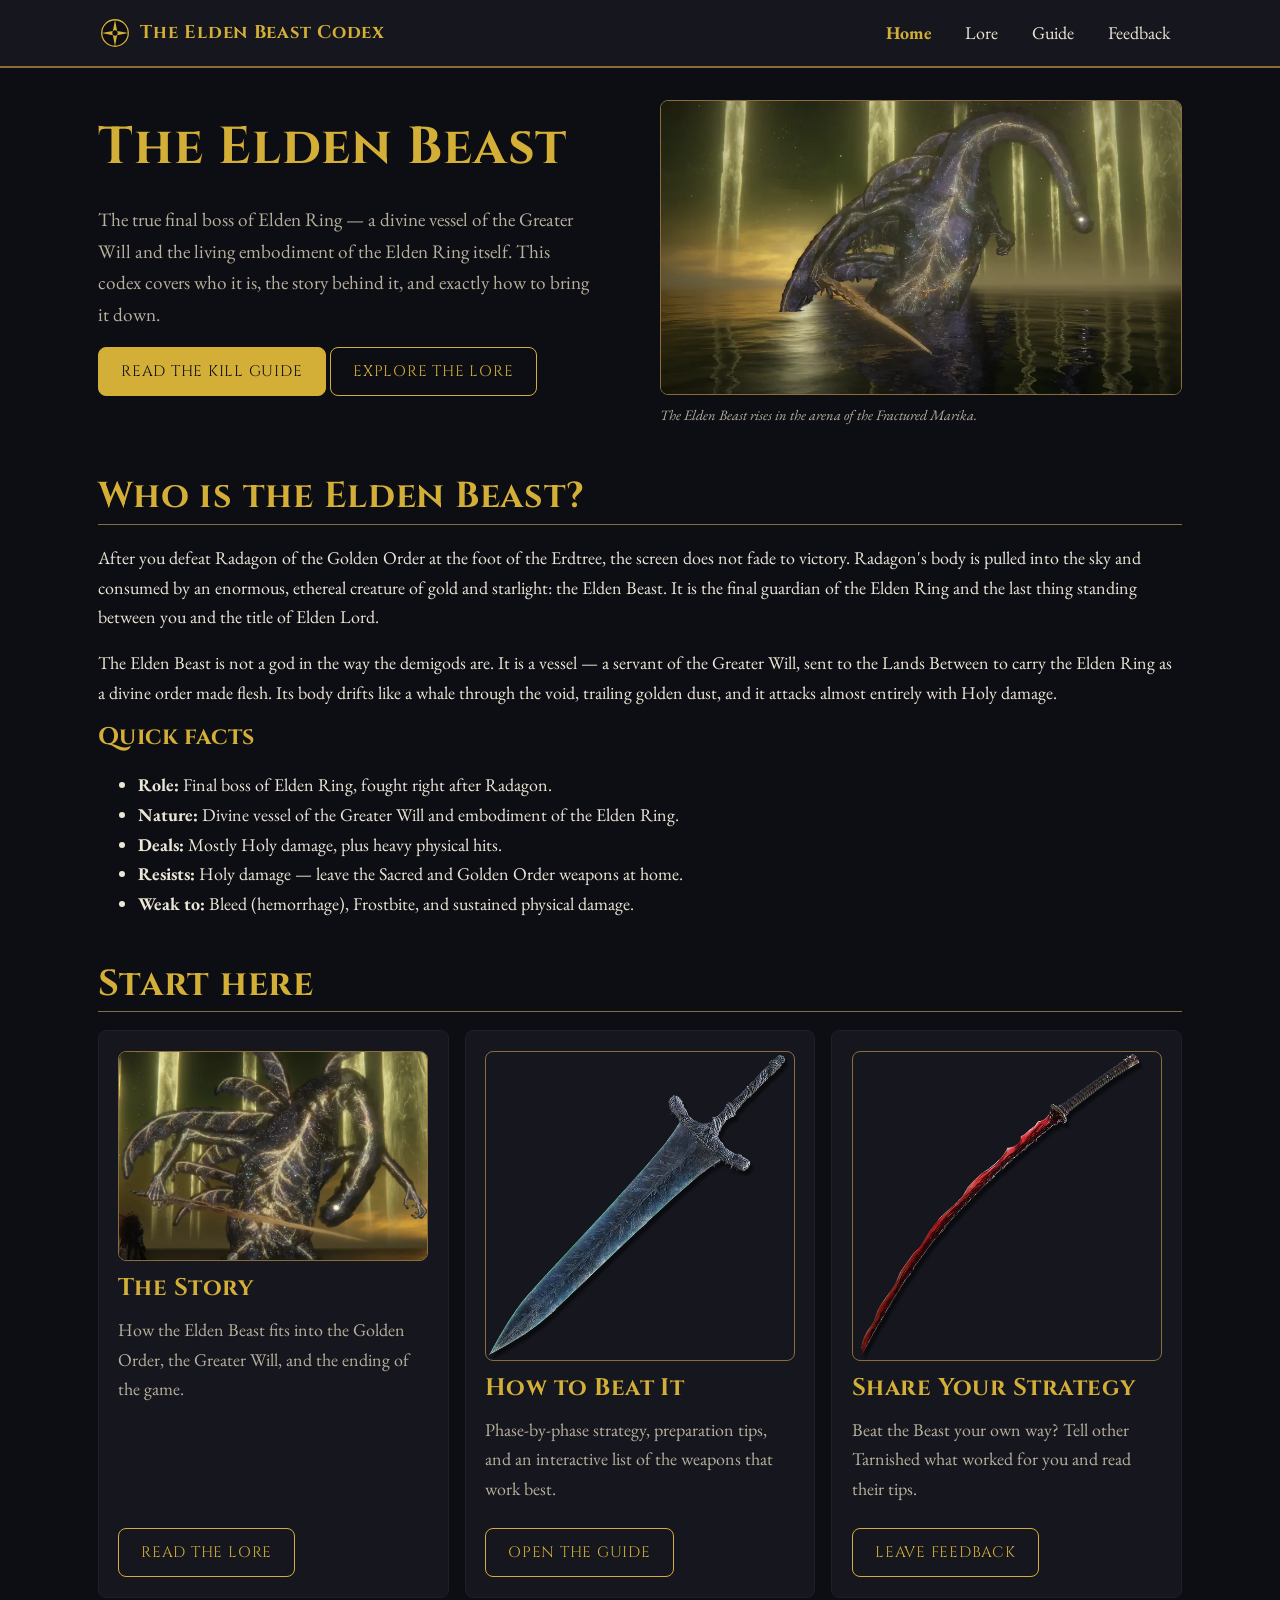
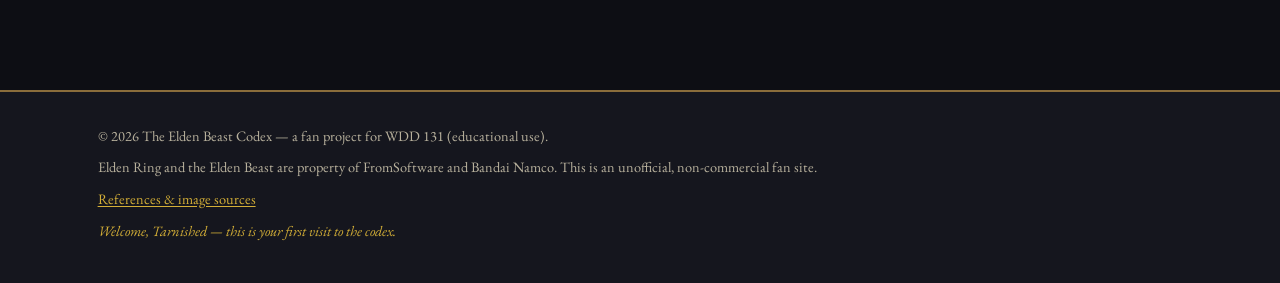
==== project/index.html @ 85a09c9d "add elden beast codex project (siteplan + site)" ====
<!DOCTYPE html>
<html lang="en">
<head>
  <meta charset="UTF-8">
  <meta name="viewport" content="width=device-width, initial-scale=1.0">
  <meta name="author" content="Flavio Dias Martins Junior">
  <title>The Elden Beast Codex — Elden Ring Final Boss Lore &amp; Guide</title>
  <meta name="description" content="A fan codex for the Elden Beast, the final boss of Elden Ring: who it is, the story behind it, and a step-by-step guide with the best weapons to beat the fight.">
  <link rel="icon" href="images/favicon.svg" type="image/svg+xml">
  <link rel="preconnect" href="https://fonts.googleapis.com">
  <link rel="preconnect" href="https://fonts.gstatic.com" crossorigin>
  <link rel="stylesheet" href="https://fonts.googleapis.com/css2?family=Cinzel:wght@500;700&family=EB+Garamond:ital@0;1&display=swap">
  <link rel="stylesheet" href="styles/base.css">
  <link rel="stylesheet" href="styles/large.css">
  <script src="scripts/main.js" defer></script>
</head>
<body>
  <a class="skip-link" href="#main">Skip to main content</a>

  <header class="site-header">
    <div class="header-inner">
      <a class="brand" href="index.html">
        <img class="brand-mark" src="images/favicon.svg" alt="" width="34" height="34">
        <span>The Elden Beast Codex</span>
      </a>
      <button class="nav-toggle" id="navToggle" type="button" aria-expanded="false" aria-controls="primaryNav">
        <span class="visually-hidden">Menu</span>
        <span class="nav-toggle-bar"></span>
        <span class="nav-toggle-bar"></span>
        <span class="nav-toggle-bar"></span>
      </button>
      <nav class="primary-nav" id="primaryNav" aria-label="Primary">
        <ul>
          <li><a class="active" href="index.html" aria-current="page">Home</a></li>
          <li><a href="lore.html">Lore</a></li>
          <li><a href="guide.html">Guide</a></li>
          <li><a href="feedback.html">Feedback</a></li>
        </ul>
      </nav>
    </div>
  </header>

  <main id="main" class="container">
    <section class="hero">
      <div class="hero-content">
        <h1>The Elden Beast</h1>
        <p class="lead">The true final boss of Elden Ring — a divine vessel of the Greater Will
          and the living embodiment of the Elden Ring itself. This codex covers who it is, the
          story behind it, and exactly how to bring it down.</p>
        <p>
          <a class="btn" href="guide.html">Read the kill guide</a>
          <a class="btn btn-ghost" href="lore.html">Explore the lore</a>
        </p>
      </div>
      <figure class="hero-media">
        <img src="images/elden-beast-hero.webp"
             alt="The Elden Beast, the final boss of Elden Ring, rising over its arena"
             width="1000" height="563" loading="eager" decoding="async" fetchpriority="high">
        <figcaption>The Elden Beast rises in the arena of the Fractured Marika.</figcaption>
      </figure>
    </section>

    <section>
      <h2 class="section-title">Who is the Elden Beast?</h2>
      <p>After you defeat Radagon of the Golden Order at the foot of the Erdtree, the screen does
        not fade to victory. Radagon's body is pulled into the sky and consumed by an enormous,
        ethereal creature of gold and starlight: the Elden Beast. It is the final guardian of the
        Elden Ring and the last thing standing between you and the title of Elden Lord.</p>
      <p>The Elden Beast is not a god in the way the demigods are. It is a vessel — a servant of
        the Greater Will, sent to the Lands Between to carry the Elden Ring as a divine order made
        flesh. Its body drifts like a whale through the void, trailing golden dust, and it attacks
        almost entirely with Holy damage.</p>

      <h3>Quick facts</h3>
      <ul>
        <li><strong>Role:</strong> Final boss of Elden Ring, fought right after Radagon.</li>
        <li><strong>Nature:</strong> Divine vessel of the Greater Will and embodiment of the Elden Ring.</li>
        <li><strong>Deals:</strong> Mostly Holy damage, plus heavy physical hits.</li>
        <li><strong>Resists:</strong> Holy damage — leave the Sacred and Golden Order weapons at home.</li>
        <li><strong>Weak to:</strong> Bleed (hemorrhage), Frostbite, and sustained physical damage.</li>
      </ul>
    </section>

    <section>
      <h2 class="section-title">Start here</h2>
      <div class="card-grid">
        <article class="card">
          <img src="images/elden-beast-home.webp" alt="The Elden Beast looming in its boss arena"
               width="760" height="514" loading="lazy" decoding="async">
          <h3>The Story</h3>
          <p>How the Elden Beast fits into the Golden Order, the Greater Will, and the ending of
            the game.</p>
          <a class="btn btn-ghost" href="lore.html">Read the lore</a>
        </article>
        <article class="card">
          <img src="images/weapon-dark-moon-greatsword.webp" alt="The Dark Moon Greatsword"
               width="600" height="600" loading="lazy" decoding="async">
          <h3>How to Beat It</h3>
          <p>Phase-by-phase strategy, preparation tips, and an interactive list of the weapons that
            work best.</p>
          <a class="btn btn-ghost" href="guide.html">Open the guide</a>
        </article>
        <article class="card">
          <img src="images/weapon-rivers-of-blood.webp" alt="The Rivers of Blood katana"
               width="600" height="600" loading="lazy" decoding="async">
          <h3>Share Your Strategy</h3>
          <p>Beat the Beast your own way? Tell other Tarnished what worked for you and read their
            tips.</p>
          <a class="btn btn-ghost" href="feedback.html">Leave feedback</a>
        </article>
      </div>
    </section>
  </main>

  <footer class="site-footer">
    <div class="footer-inner">
      <p>&copy; <span id="year"></span> The Elden Beast Codex — a fan project for WDD 131 (educational use).</p>
      <p>Elden Ring and the Elden Beast are property of FromSoftware and Bandai Namco. This is an
        unofficial, non-commercial fan site.</p>
      <p><a href="references.html">References &amp; image sources</a></p>
      <p id="lastVisit" class="last-visit"></p>
    </div>
  </footer>
</body>
</html>
---- project/styles/base.css ----
/* ===================================================================
   The Elden Beast Codex — base styles (mobile-first)
   Palette: Gold & Cosmic Void
   =================================================================== */

:root {
  /* Colors */
  --bg: #0d0e14;          /* page background (near-black void) */
  --surface: #15161e;     /* cards, header, footer surfaces */
  --surface-2: #1d1f29;   /* hover / raised surface */
  --text: #ece6d6;        /* parchment body text */
  --muted: #b7b09c;       /* secondary text */
  --gold: #d4af37;        /* primary accent: headings, links, borders */
  --amber: #8a6d3b;       /* secondary accent: details, hovers */
  --gold-soft: #e7c95a;   /* link hover */

  /* Typography */
  --font-head: "Cinzel", Georgia, "Times New Roman", serif;
  --font-body: "EB Garamond", Georgia, "Times New Roman", serif;

  /* Layout */
  --maxw: 70rem;
  --radius: 8px;
  --gap: 1rem;
}

/* ---- Reset ---- */
*,
*::before,
*::after {
  box-sizing: border-box;
}

html {
  scroll-behavior: smooth;
}

body {
  margin: 0;
  min-height: 100vh;
  background-color: var(--bg);
  color: var(--text);
  font-family: var(--font-body);
  font-size: 1.075rem;
  line-height: 1.65;
  display: flex;
  flex-direction: column;
}

img {
  max-width: 100%;
  height: auto;
  display: block;
}

/* ---- Typography ---- */
h1,
h2,
h3 {
  font-family: var(--font-head);
  color: var(--gold);
  line-height: 1.2;
  letter-spacing: 0.02em;
  margin: 0 0 0.5em;
}

h1 {
  font-size: clamp(2rem, 6vw, 3.25rem);
}

h2 {
  font-size: clamp(1.5rem, 4vw, 2.25rem);
}

h3 {
  font-size: clamp(1.2rem, 3vw, 1.5rem);
}

p {
  margin: 0 0 1rem;
}

a {
  color: var(--gold);
  text-decoration: underline;
  text-underline-offset: 2px;
}

a:hover,
a:focus {
  color: var(--gold-soft);
}

/* Visible focus ring for keyboard users (accessibility) */
:focus-visible {
  outline: 3px solid var(--gold-soft);
  outline-offset: 2px;
}

/* ---- Skip link (accessibility) ---- */
.skip-link {
  position: absolute;
  left: -999px;
  top: 0;
  background: var(--gold);
  color: var(--bg);
  padding: 0.6rem 1rem;
  z-index: 1000;
  text-decoration: none;
}

.skip-link:focus {
  left: 0;
}

/* ---- Layout container ---- */
.container {
  width: 100%;
  max-width: var(--maxw);
  margin-inline: auto;
  padding-inline: 1.1rem;
}

main {
  flex: 1 0 auto;
  padding-block: 2rem 3rem;
}

section {
  margin-bottom: 2.75rem;
}

/* ===================================================================
   Header & navigation
   =================================================================== */
.site-header {
  background-color: var(--surface);
  border-bottom: 2px solid var(--amber);
}

.header-inner {
  max-width: var(--maxw);
  margin-inline: auto;
  padding: 0.75rem 1.1rem;
  display: flex;
  flex-wrap: wrap;
  align-items: center;
  justify-content: space-between;
  gap: 0.5rem;
}

.brand {
  display: flex;
  align-items: center;
  gap: 0.55rem;
  font-family: var(--font-head);
  font-size: 1.15rem;
  font-weight: 700;
  letter-spacing: 0.04em;
  color: var(--gold);
  text-decoration: none;
}

.brand-mark {
  width: 34px;
  height: 34px;
}

/* Hamburger button (shown on small screens) */
.nav-toggle {
  display: inline-flex;
  flex-direction: column;
  justify-content: center;
  gap: 5px;
  width: 44px;
  height: 44px;
  padding: 0 9px;
  background: transparent;
  color: var(--gold);
  border: 1px solid var(--amber);
  border-radius: var(--radius);
  cursor: pointer;
}

.nav-toggle-bar {
  display: block;
  height: 3px;
  background-color: var(--gold);
  border-radius: 2px;
}

/* Mobile: nav is collapsed until toggled open */
.primary-nav {
  flex-basis: 100%;
  overflow: hidden;
  max-height: 0;
  transition: max-height 0.3s ease;
}

.primary-nav.open {
  max-height: 22rem;
}

.primary-nav ul {
  list-style: none;
  margin: 0.5rem 0 0;
  padding: 0;
  display: flex;
  flex-direction: column;
}

.primary-nav a {
  display: block;
  padding: 0.7rem 0.3rem;
  color: var(--text);
  text-decoration: none;
  border-bottom: 1px solid var(--surface-2);
}

.primary-nav a:hover,
.primary-nav a:focus {
  color: var(--gold-soft);
}

.primary-nav a.active {
  color: var(--gold);
  font-weight: 700;
}

/* ===================================================================
   Buttons
   =================================================================== */
.btn {
  display: inline-block;
  font-family: var(--font-head);
  font-size: 0.95rem;
  letter-spacing: 0.05em;
  text-decoration: none;
  text-transform: uppercase;
  padding: 0.7rem 1.4rem;
  border-radius: var(--radius);
  border: 1px solid var(--gold);
  background-color: var(--gold);
  color: var(--bg);
  cursor: pointer;
  transition: background-color 0.2s ease, color 0.2s ease;
}

.btn:hover,
.btn:focus {
  background-color: var(--gold-soft);
  color: var(--bg);
}

.btn-ghost {
  background-color: transparent;
  color: var(--gold);
}

.btn-ghost:hover,
.btn-ghost:focus {
  background-color: var(--surface-2);
  color: var(--gold-soft);
}

/* ===================================================================
   Hero
   =================================================================== */
.hero {
  display: grid;
  gap: 1.5rem;
  margin-bottom: 3rem;
}

.hero-content .lead {
  font-size: 1.2rem;
  color: var(--muted);
  max-width: 55ch;
}

.hero-media {
  margin: 0;
}

.hero-media img {
  width: 100%;
  border-radius: var(--radius);
  border: 1px solid var(--amber);
}

.hero-media figcaption {
  margin-top: 0.5rem;
  font-size: 0.9rem;
  color: var(--muted);
  font-style: italic;
}

/* ===================================================================
   Cards / overview grid
   =================================================================== */
.section-title {
  border-bottom: 1px solid var(--amber);
  padding-bottom: 0.35rem;
}

.card-grid {
  display: grid;
  gap: var(--gap);
  grid-template-columns: 1fr;
}

.card {
  background-color: var(--surface);
  border: 1px solid var(--surface-2);
  border-radius: var(--radius);
  padding: 1.2rem;
  display: flex;
  flex-direction: column;
}

.card img {
  border-radius: var(--radius);
  border: 1px solid var(--amber);
  margin-bottom: 0.8rem;
  width: 100%;
}

.card h3 {
  margin-top: 0;
}

.card p {
  color: var(--muted);
  flex: 1;
}

.card .btn {
  align-self: flex-start;
  margin-top: 0.5rem;
}

/* ===================================================================
   Lore article
   =================================================================== */
.article-image {
  margin: 1.5rem 0;
}

.article-image img {
  width: 100%;
  border-radius: var(--radius);
  border: 1px solid var(--amber);
}

.article-image figcaption {
  margin-top: 0.4rem;
  font-size: 0.9rem;
  color: var(--muted);
  font-style: italic;
}

blockquote {
  margin: 1.5rem 0;
  padding: 0.5rem 1.2rem;
  border-left: 4px solid var(--gold);
  background-color: var(--surface);
  color: var(--muted);
  font-style: italic;
}

/* ===================================================================
   Guide — phases & tips
   =================================================================== */
.phase-list {
  list-style: none;
  padding: 0;
  margin: 0;
  display: grid;
  gap: var(--gap);
}

.phase-list li {
  background-color: var(--surface);
  border: 1px solid var(--surface-2);
  border-left: 4px solid var(--gold);
  border-radius: var(--radius);
  padding: 1rem 1.2rem;
}

.phase-list h3 {
  margin: 0 0 0.3rem;
}

.tip-list {
  padding-left: 1.2rem;
}

.tip-list li {
  margin-bottom: 0.5rem;
}

/* ===================================================================
   Weapons — filter + grid + loadout
   =================================================================== */
.filter-bar {
  display: flex;
  flex-wrap: wrap;
  gap: 0.5rem;
  margin-bottom: 1.5rem;
}

.filter-btn {
  font-family: var(--font-head);
  font-size: 0.8rem;
  letter-spacing: 0.04em;
  text-transform: uppercase;
  padding: 0.5rem 0.9rem;
  border: 1px solid var(--amber);
  border-radius: 999px;
  background-color: transparent;
  color: var(--text);
  cursor: pointer;
}

.filter-btn:hover,
.filter-btn:focus {
  border-color: var(--gold);
  color: var(--gold-soft);
}

.filter-btn[aria-pressed="true"] {
  background-color: var(--gold);
  border-color: var(--gold);
  color: var(--bg);
}

.weapon-grid {
  display: grid;
  gap: var(--gap);
  grid-template-columns: 1fr;
}

.weapon-card {
  background-color: var(--surface);
  border: 1px solid var(--surface-2);
  border-radius: var(--radius);
  padding: 1rem;
  display: flex;
  flex-direction: column;
}

.weapon-card img {
  width: 100%;
  border-radius: var(--radius);
  border: 1px solid var(--amber);
  margin-bottom: 0.7rem;
}

.weapon-card h3 {
  margin: 0 0 0.25rem;
}

.weapon-type {
  display: inline-block;
  align-self: flex-start;
  font-family: var(--font-head);
  font-size: 0.7rem;
  letter-spacing: 0.06em;
  text-transform: uppercase;
  color: var(--bg);
  background-color: var(--amber);
  padding: 0.15rem 0.6rem;
  border-radius: 999px;
  margin-bottom: 0.6rem;
}

.weapon-card p {
  color: var(--muted);
  flex: 1;
}

.save-btn {
  align-self: flex-start;
  font-family: var(--font-head);
  font-size: 0.8rem;
  letter-spacing: 0.03em;
  padding: 0.5rem 1rem;
  border: 1px solid var(--gold);
  border-radius: var(--radius);
  background-color: transparent;
  color: var(--gold);
  cursor: pointer;
}

.save-btn:hover,
.save-btn:focus {
  background-color: var(--surface-2);
}

.save-btn[aria-pressed="true"] {
  background-color: var(--gold);
  color: var(--bg);
}

.loadout {
  background-color: var(--surface);
  border: 1px dashed var(--amber);
  border-radius: var(--radius);
  padding: 1.2rem;
  margin-top: 1.5rem;
}

.loadout h3 {
  margin-top: 0;
}

.loadout-list {
  list-style: none;
  padding: 0;
  margin: 0;
  display: flex;
  flex-wrap: wrap;
  gap: 0.5rem;
}

.loadout-list li {
  background-color: var(--surface-2);
  border: 1px solid var(--amber);
  border-radius: 999px;
  padding: 0.35rem 0.9rem;
  font-size: 0.95rem;
}

.loadout-empty {
  color: var(--muted);
  font-style: italic;
}

/* ===================================================================
   Form (feedback)
   =================================================================== */
.form-card {
  background-color: var(--surface);
  border: 1px solid var(--surface-2);
  border-radius: var(--radius);
  padding: 1.4rem;
  max-width: 38rem;
}

.field {
  margin-bottom: 1.1rem;
}

.field label {
  display: block;
  font-family: var(--font-head);
  font-size: 0.85rem;
  letter-spacing: 0.03em;
  margin-bottom: 0.35rem;
}

.field input,
.field select,
.field textarea {
  width: 100%;
  font-family: var(--font-body);
  font-size: 1rem;
  color: var(--text);
  background-color: var(--bg);
  border: 1px solid var(--amber);
  border-radius: var(--radius);
  padding: 0.6rem 0.7rem;
}

.field input:focus,
.field select:focus,
.field textarea:focus {
  border-color: var(--gold);
  outline: none;
  box-shadow: 0 0 0 3px rgba(212, 175, 55, 0.35);
}

.field textarea {
  min-height: 7rem;
  resize: vertical;
}

.field-inline {
  display: flex;
  align-items: center;
  gap: 0.5rem;
}

.field-inline label {
  margin: 0;
}

.field-inline input {
  width: auto;
}

.hint {
  display: block;
  font-size: 0.85rem;
  color: var(--muted);
  margin-top: 0.25rem;
}

.form-message {
  margin-top: 1.2rem;
  padding: 1rem 1.2rem;
  border-radius: var(--radius);
  border: 1px solid var(--gold);
  background-color: var(--surface-2);
}

.form-message:empty {
  display: none;
}

.feedback-list {
  list-style: none;
  padding: 0;
  margin: 1rem 0 0;
  display: grid;
  gap: 0.8rem;
}

.feedback-list li {
  background-color: var(--surface);
  border: 1px solid var(--surface-2);
  border-radius: var(--radius);
  padding: 0.9rem 1.1rem;
}

.feedback-list .meta {
  font-size: 0.85rem;
  color: var(--muted);
}

/* ===================================================================
   Footer
   =================================================================== */
.site-footer {
  background-color: var(--surface);
  border-top: 2px solid var(--amber);
  font-size: 0.9rem;
  color: var(--muted);
}

.footer-inner {
  max-width: var(--maxw);
  margin-inline: auto;
  padding: 1.5rem 1.1rem;
}

.footer-inner p {
  margin: 0 0 0.5rem;
}

.last-visit {
  color: var(--gold);
  font-style: italic;
}

/* ---- Utility ---- */
.visually-hidden {
  position: absolute;
  width: 1px;
  height: 1px;
  margin: -1px;
  padding: 0;
  border: 0;
  clip: rect(0 0 0 0);
  clip-path: inset(50%);
  overflow: hidden;
  white-space: nowrap;
}

/* ---- Respect reduced-motion preference ---- */
@media (prefers-reduced-motion: reduce) {
  html {
    scroll-behavior: auto;
  }

  * {
    transition-duration: 0.001ms !important;
  }
}
---- project/styles/large.css ----
/* ===================================================================
   The Elden Beast Codex — large-screen enhancements
   Loaded after base.css. Mobile-first overrides only (no duplicates).
   =================================================================== */

@media (min-width: 48rem) {
  /* Navigation becomes a horizontal bar; hide the hamburger */
  .nav-toggle {
    display: none;
  }

  .primary-nav {
    flex-basis: auto;
    max-height: none;
    overflow: visible;
  }

  .primary-nav ul {
    flex-direction: row;
    gap: 0.5rem;
    margin-top: 0;
  }

  .primary-nav a {
    border-bottom: none;
    padding: 0.4rem 0.8rem;
  }

  /* Hero: two columns (text + art side by side) */
  .hero {
    grid-template-columns: 1fr 1fr;
    align-items: center;
    gap: 2.5rem;
  }

  /* Multi-column grids */
  .card-grid {
    grid-template-columns: repeat(3, 1fr);
  }

  .weapon-grid {
    grid-template-columns: repeat(2, 1fr);
  }

  .footer-inner {
    padding-block: 2rem;
  }
}

@media (min-width: 64rem) {
  .weapon-grid {
    grid-template-columns: repeat(3, 1fr);
  }

  body {
    font-size: 1.125rem;
  }
}
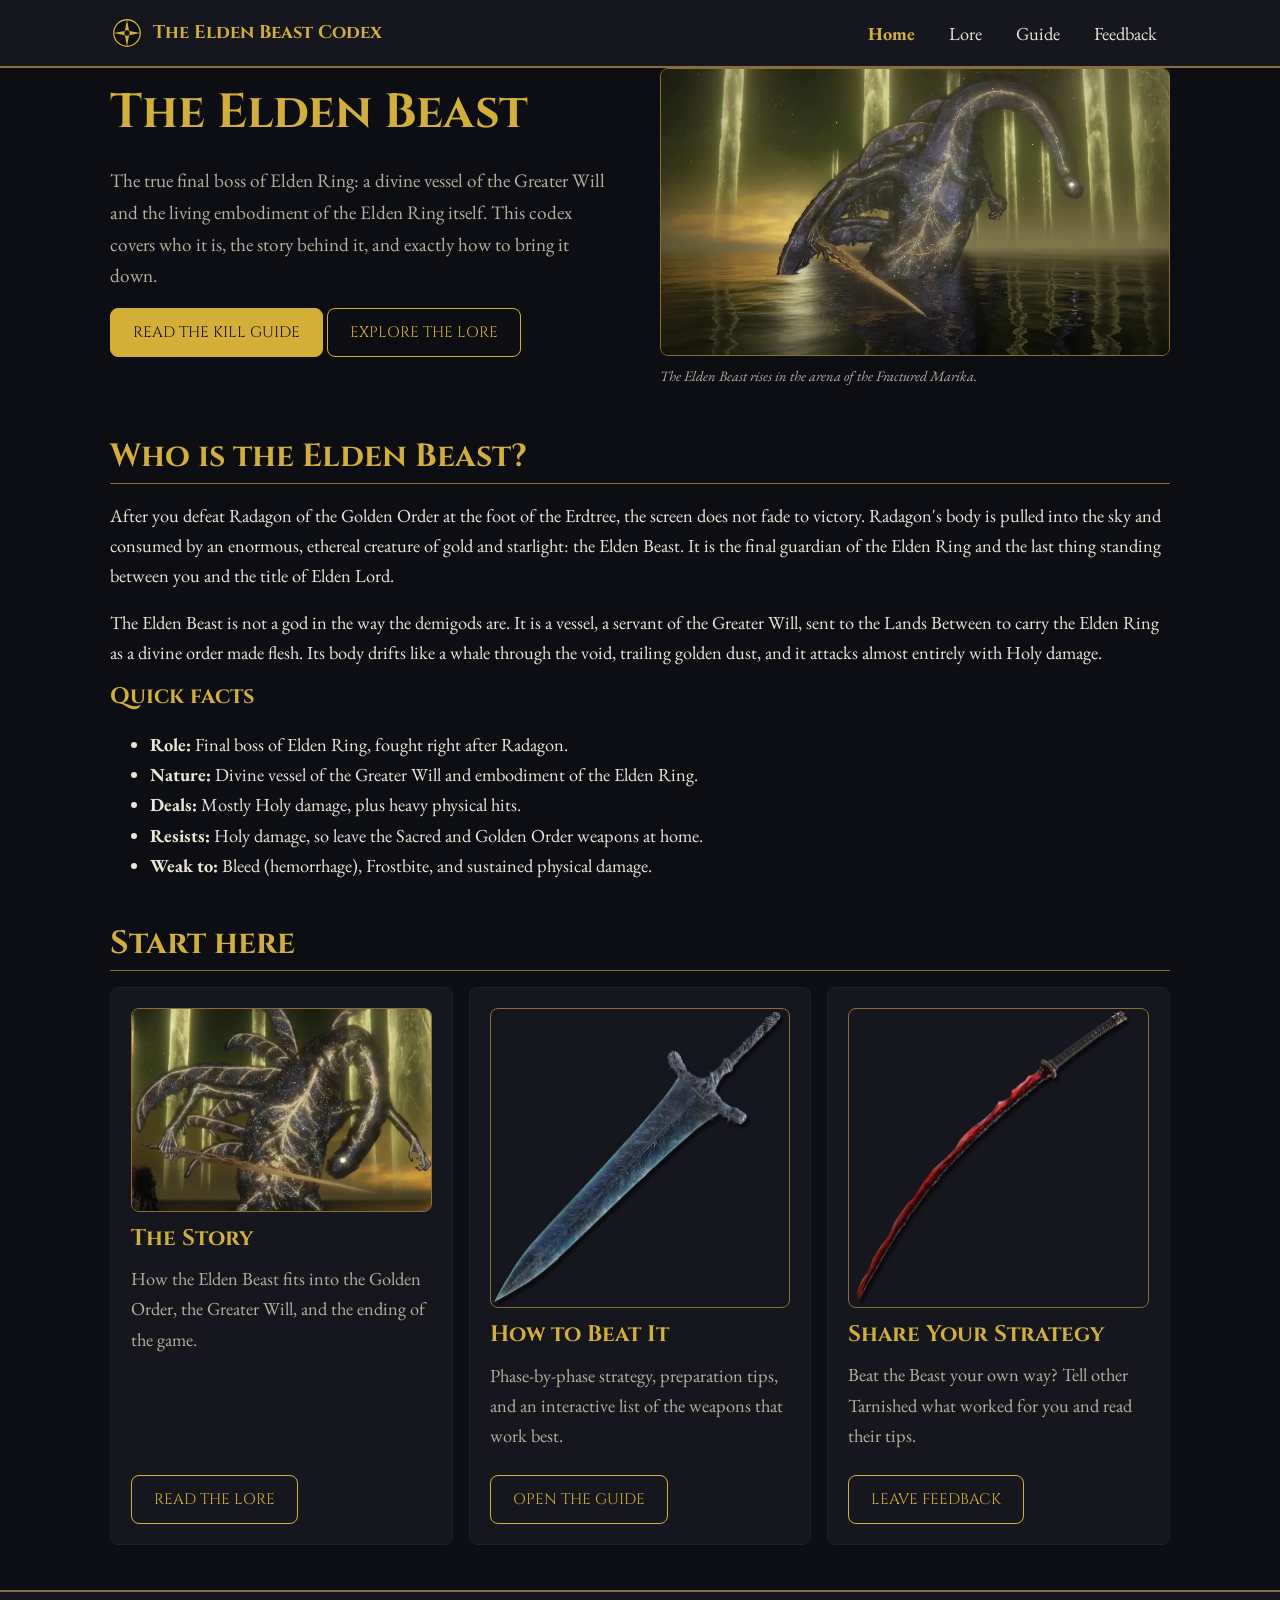
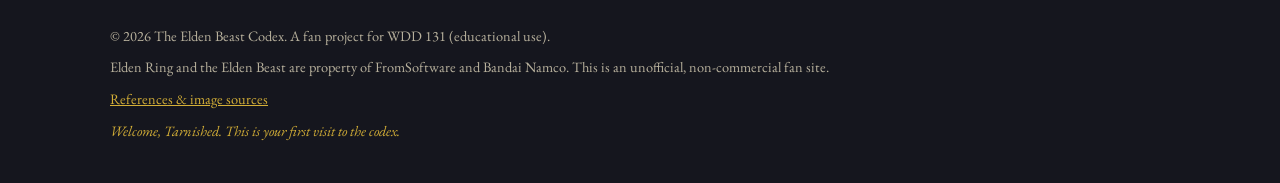
==== commit df6b5bb0: "add elden beast codex project (siteplan + site)" ====
--- a/project/index.html
+++ b/project/index.html
@@ -4,7 +4,7 @@
   <meta charset="UTF-8">
   <meta name="viewport" content="width=device-width, initial-scale=1.0">
   <meta name="author" content="Flavio Dias Martins Junior">
-  <title>The Elden Beast Codex — Elden Ring Final Boss Lore &amp; Guide</title>
+  <title>The Elden Beast Codex | Elden Ring Final Boss Lore and Guide</title>
   <meta name="description" content="A fan codex for the Elden Beast, the final boss of Elden Ring: who it is, the story behind it, and a step-by-step guide with the best weapons to beat the fight.">
   <link rel="icon" href="images/favicon.svg" type="image/svg+xml">
   <link rel="preconnect" href="https://fonts.googleapis.com">
@@ -15,23 +15,16 @@
   <script src="scripts/main.js" defer></script>
 </head>
 <body>
-  <a class="skip-link" href="#main">Skip to main content</a>
-
   <header class="site-header">
     <div class="header-inner">
       <a class="brand" href="index.html">
         <img class="brand-mark" src="images/favicon.svg" alt="" width="34" height="34">
         <span>The Elden Beast Codex</span>
       </a>
-      <button class="nav-toggle" id="navToggle" type="button" aria-expanded="false" aria-controls="primaryNav">
-        <span class="visually-hidden">Menu</span>
-        <span class="nav-toggle-bar"></span>
-        <span class="nav-toggle-bar"></span>
-        <span class="nav-toggle-bar"></span>
-      </button>
-      <nav class="primary-nav" id="primaryNav" aria-label="Primary">
+      <button id="menu-toggle" type="button">&#9776;</button>
+      <nav class="primary-nav" id="main-nav">
         <ul>
-          <li><a class="active" href="index.html" aria-current="page">Home</a></li>
+          <li><a class="active" href="index.html">Home</a></li>
           <li><a href="lore.html">Lore</a></li>
           <li><a href="guide.html">Guide</a></li>
           <li><a href="feedback.html">Feedback</a></li>
@@ -40,11 +33,11 @@
     </div>
   </header>
 
-  <main id="main" class="container">
+  <main class="container">
     <section class="hero">
       <div class="hero-content">
         <h1>The Elden Beast</h1>
-        <p class="lead">The true final boss of Elden Ring — a divine vessel of the Greater Will
+        <p class="lead">The true final boss of Elden Ring: a divine vessel of the Greater Will
           and the living embodiment of the Elden Ring itself. This codex covers who it is, the
           story behind it, and exactly how to bring it down.</p>
         <p>
@@ -55,7 +48,7 @@
       <figure class="hero-media">
         <img src="images/elden-beast-hero.webp"
              alt="The Elden Beast, the final boss of Elden Ring, rising over its arena"
-             width="1000" height="563" loading="eager" decoding="async" fetchpriority="high">
+             width="1000" height="563" loading="eager">
         <figcaption>The Elden Beast rises in the arena of the Fractured Marika.</figcaption>
       </figure>
     </section>
@@ -66,7 +59,7 @@
         not fade to victory. Radagon's body is pulled into the sky and consumed by an enormous,
         ethereal creature of gold and starlight: the Elden Beast. It is the final guardian of the
         Elden Ring and the last thing standing between you and the title of Elden Lord.</p>
-      <p>The Elden Beast is not a god in the way the demigods are. It is a vessel — a servant of
+      <p>The Elden Beast is not a god in the way the demigods are. It is a vessel, a servant of
         the Greater Will, sent to the Lands Between to carry the Elden Ring as a divine order made
         flesh. Its body drifts like a whale through the void, trailing golden dust, and it attacks
         almost entirely with Holy damage.</p>
@@ -76,7 +69,7 @@
         <li><strong>Role:</strong> Final boss of Elden Ring, fought right after Radagon.</li>
         <li><strong>Nature:</strong> Divine vessel of the Greater Will and embodiment of the Elden Ring.</li>
         <li><strong>Deals:</strong> Mostly Holy damage, plus heavy physical hits.</li>
-        <li><strong>Resists:</strong> Holy damage — leave the Sacred and Golden Order weapons at home.</li>
+        <li><strong>Resists:</strong> Holy damage, so leave the Sacred and Golden Order weapons at home.</li>
         <li><strong>Weak to:</strong> Bleed (hemorrhage), Frostbite, and sustained physical damage.</li>
       </ul>
     </section>
@@ -86,7 +79,7 @@
       <div class="card-grid">
         <article class="card">
           <img src="images/elden-beast-home.webp" alt="The Elden Beast looming in its boss arena"
-               width="760" height="514" loading="lazy" decoding="async">
+               width="760" height="514" loading="lazy">
           <h3>The Story</h3>
           <p>How the Elden Beast fits into the Golden Order, the Greater Will, and the ending of
             the game.</p>
@@ -94,7 +87,7 @@
         </article>
         <article class="card">
           <img src="images/weapon-dark-moon-greatsword.webp" alt="The Dark Moon Greatsword"
-               width="600" height="600" loading="lazy" decoding="async">
+               width="600" height="600" loading="lazy">
           <h3>How to Beat It</h3>
           <p>Phase-by-phase strategy, preparation tips, and an interactive list of the weapons that
             work best.</p>
@@ -102,7 +95,7 @@
         </article>
         <article class="card">
           <img src="images/weapon-rivers-of-blood.webp" alt="The Rivers of Blood katana"
-               width="600" height="600" loading="lazy" decoding="async">
+               width="600" height="600" loading="lazy">
           <h3>Share Your Strategy</h3>
           <p>Beat the Beast your own way? Tell other Tarnished what worked for you and read their
             tips.</p>
@@ -114,11 +107,11 @@
 
   <footer class="site-footer">
     <div class="footer-inner">
-      <p>&copy; <span id="year"></span> The Elden Beast Codex — a fan project for WDD 131 (educational use).</p>
+      <p>&copy; <span id="currentyear"></span> The Elden Beast Codex. A fan project for WDD 131 (educational use).</p>
       <p>Elden Ring and the Elden Beast are property of FromSoftware and Bandai Namco. This is an
         unofficial, non-commercial fan site.</p>
       <p><a href="references.html">References &amp; image sources</a></p>
-      <p id="lastVisit" class="last-visit"></p>
+      <p id="last-visit" class="last-visit"></p>
     </div>
   </footer>
 </body>
--- a/project/styles/base.css
+++ b/project/styles/base.css
@@ -1,689 +1,597 @@
-/* ===================================================================
-   The Elden Beast Codex — base styles (mobile-first)
-   Palette: Gold & Cosmic Void
-   =================================================================== */
-
+/* WDD 131 - Final Project - The Elden Beast Codex styles (mobile first) */
+/* Flavio Dias */
+
+/* my colors and fonts. I kept them here so I dont repeat the codes everywhere */
 :root {
-  /* Colors */
-  --bg: #0d0e14;          /* page background (near-black void) */
-  --surface: #15161e;     /* cards, header, footer surfaces */
-  --surface-2: #1d1f29;   /* hover / raised surface */
-  --text: #ece6d6;        /* parchment body text */
-  --muted: #b7b09c;       /* secondary text */
-  --gold: #d4af37;        /* primary accent: headings, links, borders */
-  --amber: #8a6d3b;       /* secondary accent: details, hovers */
-  --gold-soft: #e7c95a;   /* link hover */
-
-  /* Typography */
-  --font-head: "Cinzel", Georgia, "Times New Roman", serif;
-  --font-body: "EB Garamond", Georgia, "Times New Roman", serif;
-
-  /* Layout */
-  --maxw: 70rem;
-  --radius: 8px;
-  --gap: 1rem;
-}
-
-/* ---- Reset ---- */
-*,
-*::before,
-*::after {
-  box-sizing: border-box;
-}
-
-html {
-  scroll-behavior: smooth;
+    --bg: #0d0e14;
+    --surface: #15161e;
+    --surface-2: #1d1f29;
+    --text: #ece6d6;
+    --muted: #b7b09c;
+    --gold: #d4af37;
+    --amber: #8a6d3b;
+    --gold-soft: #e7c95a;
+    --font-head: 'Cinzel', Georgia, serif;
+    --font-body: 'EB Garamond', Georgia, serif;
+}
+
+* {
+    box-sizing: border-box;
 }
 
 body {
-  margin: 0;
-  min-height: 100vh;
-  background-color: var(--bg);
-  color: var(--text);
-  font-family: var(--font-body);
-  font-size: 1.075rem;
-  line-height: 1.65;
-  display: flex;
-  flex-direction: column;
+    margin: 0;
+    min-height: 100vh;
+    background-color: var(--bg);
+    color: var(--text);
+    font-family: var(--font-body);
+    font-size: 1.1rem;
+    line-height: 1.65;
+    display: flex;
+    flex-direction: column;
 }
 
 img {
-  max-width: 100%;
-  height: auto;
-  display: block;
-}
-
-/* ---- Typography ---- */
+    max-width: 100%;
+    height: auto;
+    display: block;
+}
+
 h1,
 h2,
 h3 {
-  font-family: var(--font-head);
-  color: var(--gold);
-  line-height: 1.2;
-  letter-spacing: 0.02em;
-  margin: 0 0 0.5em;
+    font-family: var(--font-head);
+    color: var(--gold);
+    line-height: 1.2;
+    margin: 0 0 0.5em;
 }
 
 h1 {
-  font-size: clamp(2rem, 6vw, 3.25rem);
+    font-size: 2.2rem;
 }
 
 h2 {
-  font-size: clamp(1.5rem, 4vw, 2.25rem);
+    font-size: 1.6rem;
 }
 
 h3 {
-  font-size: clamp(1.2rem, 3vw, 1.5rem);
+    font-size: 1.25rem;
 }
 
 p {
-  margin: 0 0 1rem;
+    margin: 0 0 1rem;
 }
 
 a {
-  color: var(--gold);
-  text-decoration: underline;
-  text-underline-offset: 2px;
+    color: var(--gold);
 }
 
 a:hover,
 a:focus {
-  color: var(--gold-soft);
-}
-
-/* Visible focus ring for keyboard users (accessibility) */
-:focus-visible {
-  outline: 3px solid var(--gold-soft);
-  outline-offset: 2px;
-}
-
-/* ---- Skip link (accessibility) ---- */
-.skip-link {
-  position: absolute;
-  left: -999px;
-  top: 0;
-  background: var(--gold);
-  color: var(--bg);
-  padding: 0.6rem 1rem;
-  z-index: 1000;
-  text-decoration: none;
-}
-
-.skip-link:focus {
-  left: 0;
-}
-
-/* ---- Layout container ---- */
+    color: var(--gold-soft);
+}
+
 .container {
-  width: 100%;
-  max-width: var(--maxw);
-  margin-inline: auto;
-  padding-inline: 1.1rem;
-}
-
+    width: 100%;
+    max-width: 1100px;
+    margin: 0 auto;
+    padding: 0 20px;
+}
+
+/* main grows so the footer stays at the bottom */
 main {
-  flex: 1 0 auto;
-  padding-block: 2rem 3rem;
+    flex: 1 0 auto;
+    padding: 30px 0 50px;
 }
 
 section {
-  margin-bottom: 2.75rem;
-}
-
-/* ===================================================================
-   Header & navigation
-   =================================================================== */
+    margin-bottom: 45px;
+}
+
+/* header and navigation */
+
 .site-header {
-  background-color: var(--surface);
-  border-bottom: 2px solid var(--amber);
+    background-color: var(--surface);
+    border-bottom: 2px solid var(--amber);
 }
 
 .header-inner {
-  max-width: var(--maxw);
-  margin-inline: auto;
-  padding: 0.75rem 1.1rem;
-  display: flex;
-  flex-wrap: wrap;
-  align-items: center;
-  justify-content: space-between;
-  gap: 0.5rem;
+    max-width: 1100px;
+    margin: 0 auto;
+    padding: 12px 20px;
+    display: flex;
+    flex-wrap: wrap;
+    align-items: center;
+    justify-content: space-between;
+    gap: 8px;
 }
 
 .brand {
-  display: flex;
-  align-items: center;
-  gap: 0.55rem;
-  font-family: var(--font-head);
-  font-size: 1.15rem;
-  font-weight: 700;
-  letter-spacing: 0.04em;
-  color: var(--gold);
-  text-decoration: none;
+    display: flex;
+    align-items: center;
+    gap: 9px;
+    font-family: var(--font-head);
+    font-size: 1.15rem;
+    font-weight: 700;
+    color: var(--gold);
+    text-decoration: none;
 }
 
 .brand-mark {
-  width: 34px;
-  height: 34px;
-}
-
-/* Hamburger button (shown on small screens) */
-.nav-toggle {
-  display: inline-flex;
-  flex-direction: column;
-  justify-content: center;
-  gap: 5px;
-  width: 44px;
-  height: 44px;
-  padding: 0 9px;
-  background: transparent;
-  color: var(--gold);
-  border: 1px solid var(--amber);
-  border-radius: var(--radius);
-  cursor: pointer;
-}
-
-.nav-toggle-bar {
-  display: block;
-  height: 3px;
-  background-color: var(--gold);
-  border-radius: 2px;
-}
-
-/* Mobile: nav is collapsed until toggled open */
+    width: 34px;
+    height: 34px;
+}
+
+/* the hamburger button (only shows on mobile) */
+#menu-toggle {
+    background-color: transparent;
+    color: var(--gold);
+    border: none;
+    font-size: 1.8rem;
+    cursor: pointer;
+    padding: 0 8px;
+}
+
+/* on mobile the nav is a dropdown under the header, like my temples page */
 .primary-nav {
-  flex-basis: 100%;
-  overflow: hidden;
-  max-height: 0;
-  transition: max-height 0.3s ease;
+    display: none;
+    flex-basis: 100%;
 }
 
 .primary-nav.open {
-  max-height: 22rem;
+    display: block;
 }
 
 .primary-nav ul {
-  list-style: none;
-  margin: 0.5rem 0 0;
-  padding: 0;
-  display: flex;
-  flex-direction: column;
+    list-style: none;
+    margin: 8px 0 0;
+    padding: 0;
+    display: flex;
+    flex-direction: column;
 }
 
 .primary-nav a {
-  display: block;
-  padding: 0.7rem 0.3rem;
-  color: var(--text);
-  text-decoration: none;
-  border-bottom: 1px solid var(--surface-2);
+    display: block;
+    padding: 11px 5px;
+    color: var(--text);
+    text-decoration: none;
+    border-bottom: 1px solid var(--surface-2);
 }
 
 .primary-nav a:hover,
 .primary-nav a:focus {
-  color: var(--gold-soft);
+    color: var(--gold-soft);
 }
 
 .primary-nav a.active {
-  color: var(--gold);
-  font-weight: 700;
-}
-
-/* ===================================================================
-   Buttons
-   =================================================================== */
+    color: var(--gold);
+    font-weight: 700;
+}
+
+/* buttons */
+
 .btn {
-  display: inline-block;
-  font-family: var(--font-head);
-  font-size: 0.95rem;
-  letter-spacing: 0.05em;
-  text-decoration: none;
-  text-transform: uppercase;
-  padding: 0.7rem 1.4rem;
-  border-radius: var(--radius);
-  border: 1px solid var(--gold);
-  background-color: var(--gold);
-  color: var(--bg);
-  cursor: pointer;
-  transition: background-color 0.2s ease, color 0.2s ease;
+    display: inline-block;
+    font-family: var(--font-head);
+    font-size: 0.95rem;
+    text-decoration: none;
+    text-transform: uppercase;
+    padding: 11px 22px;
+    border-radius: 8px;
+    border: 1px solid var(--gold);
+    background-color: var(--gold);
+    color: var(--bg);
+    cursor: pointer;
 }
 
 .btn:hover,
 .btn:focus {
-  background-color: var(--gold-soft);
-  color: var(--bg);
-}
-
+    background-color: var(--gold-soft);
+    color: var(--bg);
+}
+
+/* the ghost version is just the outline */
 .btn-ghost {
-  background-color: transparent;
-  color: var(--gold);
+    background-color: transparent;
+    color: var(--gold);
 }
 
 .btn-ghost:hover,
 .btn-ghost:focus {
-  background-color: var(--surface-2);
-  color: var(--gold-soft);
-}
-
-/* ===================================================================
-   Hero
-   =================================================================== */
+    background-color: var(--surface-2);
+    color: var(--gold-soft);
+}
+
+/* hero section on the home page */
+
 .hero {
-  display: grid;
-  gap: 1.5rem;
-  margin-bottom: 3rem;
+    display: grid;
+    gap: 25px;
+    margin-bottom: 50px;
 }
 
 .hero-content .lead {
-  font-size: 1.2rem;
-  color: var(--muted);
-  max-width: 55ch;
+    font-size: 1.2rem;
+    color: var(--muted);
+    max-width: 55ch;
 }
 
 .hero-media {
-  margin: 0;
+    margin: 0;
 }
 
 .hero-media img {
-  width: 100%;
-  border-radius: var(--radius);
-  border: 1px solid var(--amber);
+    width: 100%;
+    border-radius: 8px;
+    border: 1px solid var(--amber);
 }
 
 .hero-media figcaption {
-  margin-top: 0.5rem;
-  font-size: 0.9rem;
-  color: var(--muted);
-  font-style: italic;
-}
-
-/* ===================================================================
-   Cards / overview grid
-   =================================================================== */
+    margin-top: 8px;
+    font-size: 0.9rem;
+    color: var(--muted);
+    font-style: italic;
+}
+
+/* cards on the home page */
+
 .section-title {
-  border-bottom: 1px solid var(--amber);
-  padding-bottom: 0.35rem;
+    border-bottom: 1px solid var(--amber);
+    padding-bottom: 6px;
 }
 
 .card-grid {
-  display: grid;
-  gap: var(--gap);
-  grid-template-columns: 1fr;
+    display: grid;
+    gap: 16px;
+    grid-template-columns: 1fr;
 }
 
 .card {
-  background-color: var(--surface);
-  border: 1px solid var(--surface-2);
-  border-radius: var(--radius);
-  padding: 1.2rem;
-  display: flex;
-  flex-direction: column;
+    background-color: var(--surface);
+    border: 1px solid var(--surface-2);
+    border-radius: 8px;
+    padding: 20px;
+    display: flex;
+    flex-direction: column;
 }
 
 .card img {
-  border-radius: var(--radius);
-  border: 1px solid var(--amber);
-  margin-bottom: 0.8rem;
-  width: 100%;
+    border-radius: 8px;
+    border: 1px solid var(--amber);
+    margin-bottom: 13px;
+    width: 100%;
 }
 
 .card h3 {
-  margin-top: 0;
+    margin-top: 0;
 }
 
 .card p {
-  color: var(--muted);
-  flex: 1;
+    color: var(--muted);
+    flex: 1;
 }
 
 .card .btn {
-  align-self: flex-start;
-  margin-top: 0.5rem;
-}
-
-/* ===================================================================
-   Lore article
-   =================================================================== */
+    align-self: flex-start;
+    margin-top: 8px;
+}
+
+/* images and quote on the lore page */
+
 .article-image {
-  margin: 1.5rem 0;
+    margin: 25px 0;
 }
 
 .article-image img {
-  width: 100%;
-  border-radius: var(--radius);
-  border: 1px solid var(--amber);
+    width: 100%;
+    border-radius: 8px;
+    border: 1px solid var(--amber);
 }
 
 .article-image figcaption {
-  margin-top: 0.4rem;
-  font-size: 0.9rem;
-  color: var(--muted);
-  font-style: italic;
+    margin-top: 6px;
+    font-size: 0.9rem;
+    color: var(--muted);
+    font-style: italic;
 }
 
 blockquote {
-  margin: 1.5rem 0;
-  padding: 0.5rem 1.2rem;
-  border-left: 4px solid var(--gold);
-  background-color: var(--surface);
-  color: var(--muted);
-  font-style: italic;
-}
-
-/* ===================================================================
-   Guide — phases & tips
-   =================================================================== */
+    margin: 25px 0;
+    padding: 8px 20px;
+    border-left: 4px solid var(--gold);
+    background-color: var(--surface);
+    color: var(--muted);
+    font-style: italic;
+}
+
+/* phases and tips on the guide page */
+
 .phase-list {
-  list-style: none;
-  padding: 0;
-  margin: 0;
-  display: grid;
-  gap: var(--gap);
+    list-style: none;
+    padding: 0;
+    margin: 0;
+    display: grid;
+    gap: 16px;
 }
 
 .phase-list li {
-  background-color: var(--surface);
-  border: 1px solid var(--surface-2);
-  border-left: 4px solid var(--gold);
-  border-radius: var(--radius);
-  padding: 1rem 1.2rem;
+    background-color: var(--surface);
+    border: 1px solid var(--surface-2);
+    border-left: 4px solid var(--gold);
+    border-radius: 8px;
+    padding: 16px 20px;
 }
 
 .phase-list h3 {
-  margin: 0 0 0.3rem;
+    margin: 0 0 5px;
 }
 
 .tip-list {
-  padding-left: 1.2rem;
+    padding-left: 20px;
 }
 
 .tip-list li {
-  margin-bottom: 0.5rem;
-}
-
-/* ===================================================================
-   Weapons — filter + grid + loadout
-   =================================================================== */
+    margin-bottom: 8px;
+}
+
+/* the weapon filters, grid and loadout */
+
 .filter-bar {
-  display: flex;
-  flex-wrap: wrap;
-  gap: 0.5rem;
-  margin-bottom: 1.5rem;
+    display: flex;
+    flex-wrap: wrap;
+    gap: 8px;
+    margin-bottom: 25px;
 }
 
 .filter-btn {
-  font-family: var(--font-head);
-  font-size: 0.8rem;
-  letter-spacing: 0.04em;
-  text-transform: uppercase;
-  padding: 0.5rem 0.9rem;
-  border: 1px solid var(--amber);
-  border-radius: 999px;
-  background-color: transparent;
-  color: var(--text);
-  cursor: pointer;
+    font-family: var(--font-head);
+    font-size: 0.8rem;
+    text-transform: uppercase;
+    padding: 8px 14px;
+    border: 1px solid var(--amber);
+    border-radius: 999px;
+    background-color: transparent;
+    color: var(--text);
+    cursor: pointer;
 }
 
 .filter-btn:hover,
 .filter-btn:focus {
-  border-color: var(--gold);
-  color: var(--gold-soft);
-}
-
-.filter-btn[aria-pressed="true"] {
-  background-color: var(--gold);
-  border-color: var(--gold);
-  color: var(--bg);
+    border-color: var(--gold);
+    color: var(--gold-soft);
+}
+
+/* the filter I clicked stays gold */
+.filter-btn.active {
+    background-color: var(--gold);
+    border-color: var(--gold);
+    color: var(--bg);
 }
 
 .weapon-grid {
-  display: grid;
-  gap: var(--gap);
-  grid-template-columns: 1fr;
+    display: grid;
+    gap: 16px;
+    grid-template-columns: 1fr;
 }
 
 .weapon-card {
-  background-color: var(--surface);
-  border: 1px solid var(--surface-2);
-  border-radius: var(--radius);
-  padding: 1rem;
-  display: flex;
-  flex-direction: column;
+    background-color: var(--surface);
+    border: 1px solid var(--surface-2);
+    border-radius: 8px;
+    padding: 16px;
+    display: flex;
+    flex-direction: column;
 }
 
 .weapon-card img {
-  width: 100%;
-  border-radius: var(--radius);
-  border: 1px solid var(--amber);
-  margin-bottom: 0.7rem;
+    width: 100%;
+    border-radius: 8px;
+    border: 1px solid var(--amber);
+    margin-bottom: 11px;
 }
 
 .weapon-card h3 {
-  margin: 0 0 0.25rem;
+    margin: 0 0 4px;
 }
 
 .weapon-type {
-  display: inline-block;
-  align-self: flex-start;
-  font-family: var(--font-head);
-  font-size: 0.7rem;
-  letter-spacing: 0.06em;
-  text-transform: uppercase;
-  color: var(--bg);
-  background-color: var(--amber);
-  padding: 0.15rem 0.6rem;
-  border-radius: 999px;
-  margin-bottom: 0.6rem;
+    display: inline-block;
+    align-self: flex-start;
+    font-family: var(--font-head);
+    font-size: 0.7rem;
+    text-transform: uppercase;
+    color: var(--bg);
+    background-color: var(--gold);
+    padding: 2px 10px;
+    border-radius: 999px;
+    margin-bottom: 10px;
 }
 
 .weapon-card p {
-  color: var(--muted);
-  flex: 1;
+    color: var(--muted);
+    flex: 1;
 }
 
 .save-btn {
-  align-self: flex-start;
-  font-family: var(--font-head);
-  font-size: 0.8rem;
-  letter-spacing: 0.03em;
-  padding: 0.5rem 1rem;
-  border: 1px solid var(--gold);
-  border-radius: var(--radius);
-  background-color: transparent;
-  color: var(--gold);
-  cursor: pointer;
+    align-self: flex-start;
+    font-family: var(--font-head);
+    font-size: 0.8rem;
+    padding: 8px 16px;
+    border: 1px solid var(--gold);
+    border-radius: 8px;
+    background-color: transparent;
+    color: var(--gold);
+    cursor: pointer;
 }
 
 .save-btn:hover,
 .save-btn:focus {
-  background-color: var(--surface-2);
-}
-
-.save-btn[aria-pressed="true"] {
-  background-color: var(--gold);
-  color: var(--bg);
+    background-color: var(--surface-2);
+}
+
+/* the button turns gold when the weapon is in the loadout */
+.save-btn.saved {
+    background-color: var(--gold);
+    color: var(--bg);
 }
 
 .loadout {
-  background-color: var(--surface);
-  border: 1px dashed var(--amber);
-  border-radius: var(--radius);
-  padding: 1.2rem;
-  margin-top: 1.5rem;
+    background-color: var(--surface);
+    border: 1px dashed var(--amber);
+    border-radius: 8px;
+    padding: 20px;
+    margin-top: 25px;
 }
 
 .loadout h3 {
-  margin-top: 0;
+    margin-top: 0;
 }
 
 .loadout-list {
-  list-style: none;
-  padding: 0;
-  margin: 0;
-  display: flex;
-  flex-wrap: wrap;
-  gap: 0.5rem;
+    list-style: none;
+    padding: 0;
+    margin: 0;
+    display: flex;
+    flex-wrap: wrap;
+    gap: 8px;
 }
 
 .loadout-list li {
-  background-color: var(--surface-2);
-  border: 1px solid var(--amber);
-  border-radius: 999px;
-  padding: 0.35rem 0.9rem;
-  font-size: 0.95rem;
+    background-color: var(--surface-2);
+    border: 1px solid var(--amber);
+    border-radius: 999px;
+    padding: 5px 14px;
+    font-size: 0.95rem;
 }
 
 .loadout-empty {
-  color: var(--muted);
-  font-style: italic;
-}
-
-/* ===================================================================
-   Form (feedback)
-   =================================================================== */
+    color: var(--muted);
+    font-style: italic;
+}
+
+/* the feedback form */
+
 .form-card {
-  background-color: var(--surface);
-  border: 1px solid var(--surface-2);
-  border-radius: var(--radius);
-  padding: 1.4rem;
-  max-width: 38rem;
+    background-color: var(--surface);
+    border: 1px solid var(--surface-2);
+    border-radius: 8px;
+    padding: 22px;
+    max-width: 600px;
 }
 
 .field {
-  margin-bottom: 1.1rem;
-}
-
+    margin-bottom: 17px;
+}
+
+/* labels above the inputs so the form is easier to read */
 .field label {
-  display: block;
-  font-family: var(--font-head);
-  font-size: 0.85rem;
-  letter-spacing: 0.03em;
-  margin-bottom: 0.35rem;
+    display: block;
+    font-family: var(--font-head);
+    font-size: 0.85rem;
+    margin-bottom: 5px;
 }
 
 .field input,
 .field select,
 .field textarea {
-  width: 100%;
-  font-family: var(--font-body);
-  font-size: 1rem;
-  color: var(--text);
-  background-color: var(--bg);
-  border: 1px solid var(--amber);
-  border-radius: var(--radius);
-  padding: 0.6rem 0.7rem;
+    width: 100%;
+    font-family: var(--font-body);
+    font-size: 1rem;
+    color: var(--text);
+    background-color: var(--bg);
+    border: 1px solid var(--amber);
+    border-radius: 8px;
+    padding: 9px 11px;
 }
 
 .field input:focus,
 .field select:focus,
 .field textarea:focus {
-  border-color: var(--gold);
-  outline: none;
-  box-shadow: 0 0 0 3px rgba(212, 175, 55, 0.35);
+    border-color: var(--gold);
+    outline: none;
+    box-shadow: 0 0 0 3px rgba(212, 175, 55, 0.35);
 }
 
 .field textarea {
-  min-height: 7rem;
-  resize: vertical;
-}
-
+    min-height: 110px;
+    resize: vertical;
+}
+
+/* the spoiler checkbox sits next to its label */
 .field-inline {
-  display: flex;
-  align-items: center;
-  gap: 0.5rem;
+    display: flex;
+    align-items: center;
+    gap: 8px;
 }
 
 .field-inline label {
-  margin: 0;
+    margin: 0;
 }
 
 .field-inline input {
-  width: auto;
+    width: auto;
 }
 
 .hint {
-  display: block;
-  font-size: 0.85rem;
-  color: var(--muted);
-  margin-top: 0.25rem;
+    display: block;
+    font-size: 0.85rem;
+    color: var(--muted);
+    margin-top: 4px;
 }
 
 .form-message {
-  margin-top: 1.2rem;
-  padding: 1rem 1.2rem;
-  border-radius: var(--radius);
-  border: 1px solid var(--gold);
-  background-color: var(--surface-2);
-}
-
+    margin-top: 20px;
+    padding: 16px 20px;
+    border-radius: 8px;
+    border: 1px solid var(--gold);
+    background-color: var(--surface-2);
+}
+
+/* hide the message box until the form is sent */
 .form-message:empty {
-  display: none;
+    display: none;
 }
 
 .feedback-list {
-  list-style: none;
-  padding: 0;
-  margin: 1rem 0 0;
-  display: grid;
-  gap: 0.8rem;
+    list-style: none;
+    padding: 0;
+    margin: 16px 0 0;
+    display: grid;
+    gap: 13px;
 }
 
 .feedback-list li {
-  background-color: var(--surface);
-  border: 1px solid var(--surface-2);
-  border-radius: var(--radius);
-  padding: 0.9rem 1.1rem;
+    background-color: var(--surface);
+    border: 1px solid var(--surface-2);
+    border-radius: 8px;
+    padding: 14px 18px;
 }
 
 .feedback-list .meta {
-  font-size: 0.85rem;
-  color: var(--muted);
-}
-
-/* ===================================================================
-   Footer
-   =================================================================== */
+    font-size: 0.85rem;
+    color: var(--muted);
+}
+
+/* footer */
+
 .site-footer {
-  background-color: var(--surface);
-  border-top: 2px solid var(--amber);
-  font-size: 0.9rem;
-  color: var(--muted);
+    background-color: var(--surface);
+    border-top: 2px solid var(--amber);
+    font-size: 0.9rem;
+    color: var(--muted);
 }
 
 .footer-inner {
-  max-width: var(--maxw);
-  margin-inline: auto;
-  padding: 1.5rem 1.1rem;
+    max-width: 1100px;
+    margin: 0 auto;
+    padding: 25px 20px;
 }
 
 .footer-inner p {
-  margin: 0 0 0.5rem;
+    margin: 0 0 8px;
 }
 
 .last-visit {
-  color: var(--gold);
-  font-style: italic;
-}
-
-/* ---- Utility ---- */
-.visually-hidden {
-  position: absolute;
-  width: 1px;
-  height: 1px;
-  margin: -1px;
-  padding: 0;
-  border: 0;
-  clip: rect(0 0 0 0);
-  clip-path: inset(50%);
-  overflow: hidden;
-  white-space: nowrap;
-}
-
-/* ---- Respect reduced-motion preference ---- */
-@media (prefers-reduced-motion: reduce) {
-  html {
-    scroll-behavior: auto;
-  }
-
-  * {
-    transition-duration: 0.001ms !important;
-  }
-}
+    color: var(--gold);
+    font-style: italic;
+}
--- a/project/styles/large.css
+++ b/project/styles/large.css
@@ -1,58 +1,70 @@
-/* ===================================================================
-   The Elden Beast Codex — large-screen enhancements
-   Loaded after base.css. Mobile-first overrides only (no duplicates).
-   =================================================================== */
+/* WDD 131 - Final Project - The Elden Beast Codex styles (larger screens) */
+/* Flavio Dias */
 
-@media (min-width: 48rem) {
-  /* Navigation becomes a horizontal bar; hide the hamburger */
-  .nav-toggle {
-    display: none;
-  }
+@media (min-width: 768px) {
 
-  .primary-nav {
-    flex-basis: auto;
-    max-height: none;
-    overflow: visible;
-  }
+    /* bigger headings on bigger screens */
+    h1 {
+        font-size: 3rem;
+    }
 
-  .primary-nav ul {
-    flex-direction: row;
-    gap: 0.5rem;
-    margin-top: 0;
-  }
+    h2 {
+        font-size: 2rem;
+    }
 
-  .primary-nav a {
-    border-bottom: none;
-    padding: 0.4rem 0.8rem;
-  }
+    h3 {
+        font-size: 1.4rem;
+    }
 
-  /* Hero: two columns (text + art side by side) */
-  .hero {
-    grid-template-columns: 1fr 1fr;
-    align-items: center;
-    gap: 2.5rem;
-  }
+    /* the nav becomes a horizontal bar and the hamburger goes away */
+    #menu-toggle {
+        display: none;
+    }
 
-  /* Multi-column grids */
-  .card-grid {
-    grid-template-columns: repeat(3, 1fr);
-  }
+    .primary-nav {
+        display: block;
+        flex-basis: auto;
+    }
 
-  .weapon-grid {
-    grid-template-columns: repeat(2, 1fr);
-  }
+    .primary-nav ul {
+        flex-direction: row;
+        gap: 8px;
+        margin-top: 0;
+    }
 
-  .footer-inner {
-    padding-block: 2rem;
-  }
+    .primary-nav a {
+        border-bottom: none;
+        padding: 6px 13px;
+    }
+
+    /* hero becomes two columns, text and image side by side */
+    .hero {
+        grid-template-columns: 1fr 1fr;
+        align-items: center;
+        gap: 40px;
+    }
+
+    .card-grid {
+        grid-template-columns: repeat(3, 1fr);
+    }
+
+    .weapon-grid {
+        grid-template-columns: repeat(2, 1fr);
+    }
+
+    .footer-inner {
+        padding: 32px 20px;
+    }
 }
 
-@media (min-width: 64rem) {
-  .weapon-grid {
-    grid-template-columns: repeat(3, 1fr);
-  }
+@media (min-width: 1024px) {
 
-  body {
-    font-size: 1.125rem;
-  }
+    /* three weapons per row on desktop */
+    .weapon-grid {
+        grid-template-columns: repeat(3, 1fr);
+    }
+
+    body {
+        font-size: 1.15rem;
+    }
 }
